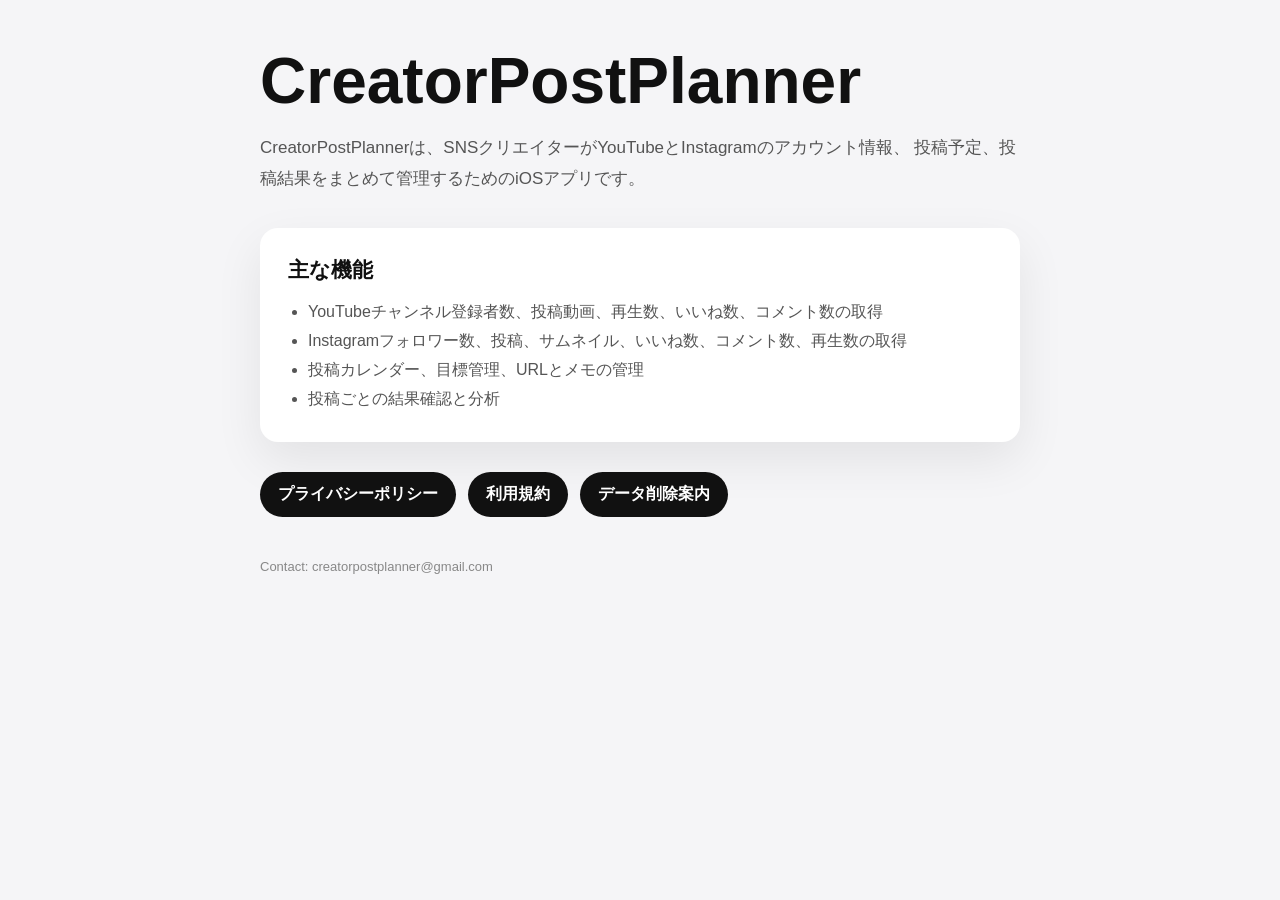
==== index.html @ 9eacc068 "Add public policy pages" ====
<!doctype html>
<html lang="ja">
<head>
  <meta charset="utf-8">
  <meta name="viewport" content="width=device-width, initial-scale=1">
  <title>CreatorPostPlanner</title>
  <style>
    :root {
      color-scheme: light;
      font-family: -apple-system, BlinkMacSystemFont, "Helvetica Neue", sans-serif;
      background: #f5f5f7;
      color: #111;
    }

    body {
      margin: 0;
      padding: 48px 22px;
    }

    main {
      margin: 0 auto;
      max-width: 760px;
    }

    h1 {
      font-size: clamp(34px, 8vw, 64px);
      letter-spacing: 0;
      line-height: 1.05;
      margin: 0 0 18px;
    }

    p {
      color: #555;
      font-size: 17px;
      line-height: 1.8;
      margin: 0 0 22px;
    }

    .card {
      background: #fff;
      border-radius: 18px;
      box-shadow: 0 18px 48px rgb(0 0 0 / 8%);
      margin-top: 34px;
      padding: 28px;
    }

    h2 {
      font-size: 21px;
      margin: 0 0 14px;
    }

    ul {
      color: #555;
      line-height: 1.8;
      margin: 0;
      padding-left: 20px;
    }

    nav {
      display: flex;
      flex-wrap: wrap;
      gap: 12px;
      margin-top: 30px;
    }

    a {
      color: #111;
      font-weight: 700;
      text-decoration: underline;
      text-underline-offset: 3px;
    }

    nav a {
      background: #111;
      border-radius: 999px;
      color: #fff;
      padding: 12px 18px;
      text-decoration: none;
    }

    footer {
      color: #888;
      font-size: 13px;
      margin-top: 42px;
    }
  </style>
</head>
<body>
  <main>
    <h1>CreatorPostPlanner</h1>
    <p>
      CreatorPostPlannerは、SNSクリエイターがYouTubeとInstagramのアカウント情報、
      投稿予定、投稿結果をまとめて管理するためのiOSアプリです。
    </p>

    <section class="card">
      <h2>主な機能</h2>
      <ul>
        <li>YouTubeチャンネル登録者数、投稿動画、再生数、いいね数、コメント数の取得</li>
        <li>Instagramフォロワー数、投稿、サムネイル、いいね数、コメント数、再生数の取得</li>
        <li>投稿カレンダー、目標管理、URLとメモの管理</li>
        <li>投稿ごとの結果確認と分析</li>
      </ul>
    </section>

    <nav aria-label="Legal links">
      <a href="./privacy/">プライバシーポリシー</a>
      <a href="./terms/">利用規約</a>
      <a href="./data-deletion/">データ削除案内</a>
    </nav>

    <footer>
      Contact: creatorpostplanner@gmail.com
    </footer>
  </main>
</body>
</html>
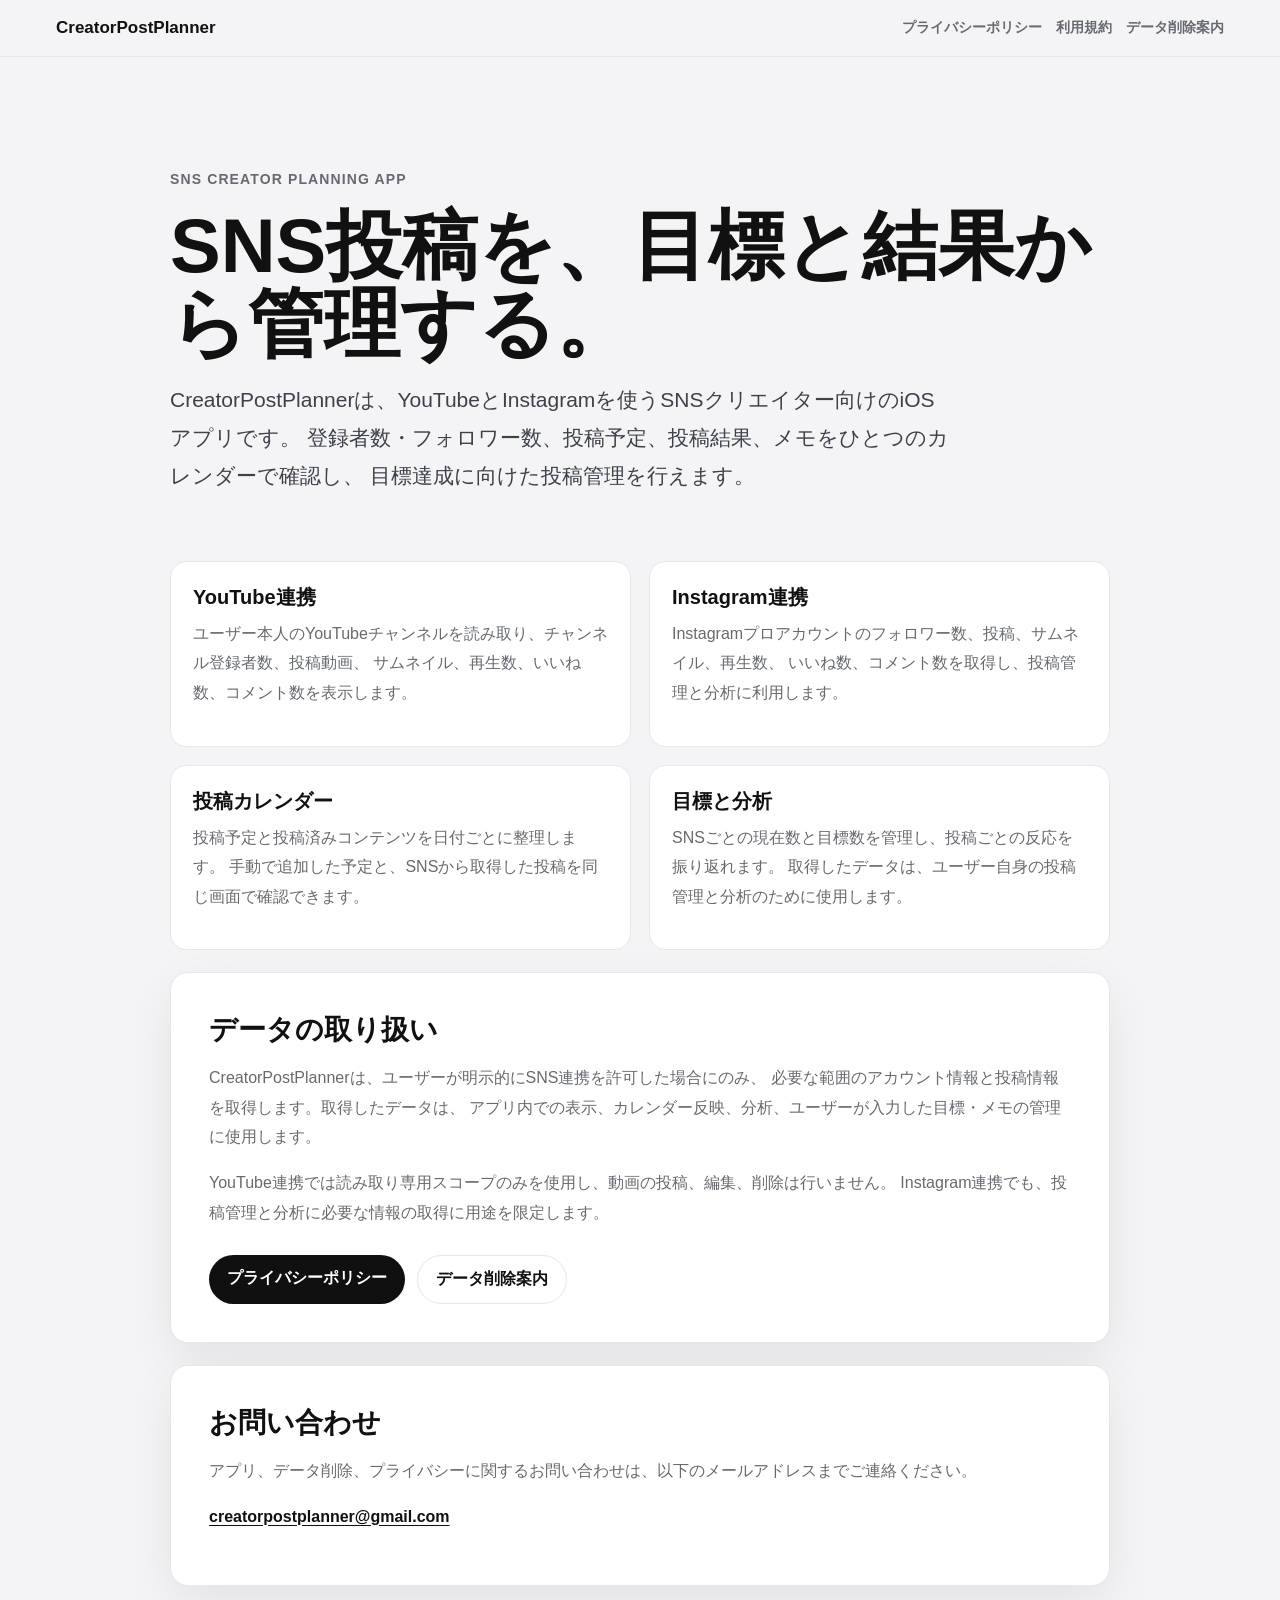
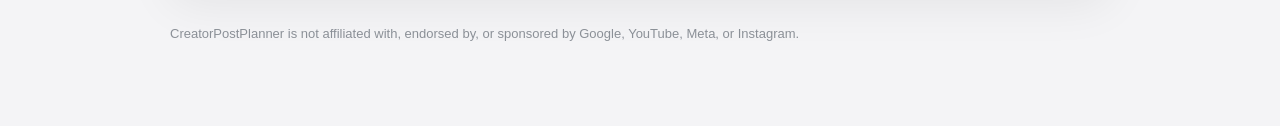
==== commit 87036fd9: "Improve public legal pages" ====
--- a/index.html
+++ b/index.html
@@ -4,114 +4,92 @@
   <meta charset="utf-8">
   <meta name="viewport" content="width=device-width, initial-scale=1">
   <title>CreatorPostPlanner</title>
-  <style>
-    :root {
-      color-scheme: light;
-      font-family: -apple-system, BlinkMacSystemFont, "Helvetica Neue", sans-serif;
-      background: #f5f5f7;
-      color: #111;
-    }
-
-    body {
-      margin: 0;
-      padding: 48px 22px;
-    }
-
-    main {
-      margin: 0 auto;
-      max-width: 760px;
-    }
-
-    h1 {
-      font-size: clamp(34px, 8vw, 64px);
-      letter-spacing: 0;
-      line-height: 1.05;
-      margin: 0 0 18px;
-    }
-
-    p {
-      color: #555;
-      font-size: 17px;
-      line-height: 1.8;
-      margin: 0 0 22px;
-    }
-
-    .card {
-      background: #fff;
-      border-radius: 18px;
-      box-shadow: 0 18px 48px rgb(0 0 0 / 8%);
-      margin-top: 34px;
-      padding: 28px;
-    }
-
-    h2 {
-      font-size: 21px;
-      margin: 0 0 14px;
-    }
-
-    ul {
-      color: #555;
-      line-height: 1.8;
-      margin: 0;
-      padding-left: 20px;
-    }
-
-    nav {
-      display: flex;
-      flex-wrap: wrap;
-      gap: 12px;
-      margin-top: 30px;
-    }
-
-    a {
-      color: #111;
-      font-weight: 700;
-      text-decoration: underline;
-      text-underline-offset: 3px;
-    }
-
-    nav a {
-      background: #111;
-      border-radius: 999px;
-      color: #fff;
-      padding: 12px 18px;
-      text-decoration: none;
-    }
-
-    footer {
-      color: #888;
-      font-size: 13px;
-      margin-top: 42px;
-    }
-  </style>
+  <meta name="description" content="CreatorPostPlannerは、YouTubeとInstagramの投稿予定、目標、投稿結果を管理するiOSアプリです。">
+  <link rel="stylesheet" href="./assets/site.css">
 </head>
 <body>
-  <main>
-    <h1>CreatorPostPlanner</h1>
-    <p>
-      CreatorPostPlannerは、SNSクリエイターがYouTubeとInstagramのアカウント情報、
-      投稿予定、投稿結果をまとめて管理するためのiOSアプリです。
-    </p>
-
-    <section class="card">
-      <h2>主な機能</h2>
-      <ul>
-        <li>YouTubeチャンネル登録者数、投稿動画、再生数、いいね数、コメント数の取得</li>
-        <li>Instagramフォロワー数、投稿、サムネイル、いいね数、コメント数、再生数の取得</li>
-        <li>投稿カレンダー、目標管理、URLとメモの管理</li>
-        <li>投稿ごとの結果確認と分析</li>
-      </ul>
-    </section>
-
-    <nav aria-label="Legal links">
+  <header class="site-header">
+    <a class="brand" href="./">CreatorPostPlanner</a>
+    <nav class="site-nav" aria-label="Site navigation">
       <a href="./privacy/">プライバシーポリシー</a>
       <a href="./terms/">利用規約</a>
       <a href="./data-deletion/">データ削除案内</a>
     </nav>
+  </header>
 
-    <footer>
-      Contact: creatorpostplanner@gmail.com
-    </footer>
+  <main class="page">
+    <section class="hero">
+      <p class="eyebrow">SNS creator planning app</p>
+      <h1>SNS投稿を、目標と結果から管理する。</h1>
+      <p class="lead">
+        CreatorPostPlannerは、YouTubeとInstagramを使うSNSクリエイター向けのiOSアプリです。
+        登録者数・フォロワー数、投稿予定、投稿結果、メモをひとつのカレンダーで確認し、
+        目標達成に向けた投稿管理を行えます。
+      </p>
+    </section>
+
+    <section class="grid" aria-label="Feature overview">
+      <article class="mini-card">
+        <h2>YouTube連携</h2>
+        <p>
+          ユーザー本人のYouTubeチャンネルを読み取り、チャンネル登録者数、投稿動画、
+          サムネイル、再生数、いいね数、コメント数を表示します。
+        </p>
+      </article>
+
+      <article class="mini-card">
+        <h2>Instagram連携</h2>
+        <p>
+          Instagramプロアカウントのフォロワー数、投稿、サムネイル、再生数、
+          いいね数、コメント数を取得し、投稿管理と分析に利用します。
+        </p>
+      </article>
+
+      <article class="mini-card">
+        <h2>投稿カレンダー</h2>
+        <p>
+          投稿予定と投稿済みコンテンツを日付ごとに整理します。
+          手動で追加した予定と、SNSから取得した投稿を同じ画面で確認できます。
+        </p>
+      </article>
+
+      <article class="mini-card">
+        <h2>目標と分析</h2>
+        <p>
+          SNSごとの現在数と目標数を管理し、投稿ごとの反応を振り返れます。
+          取得したデータは、ユーザー自身の投稿管理と分析のために使用します。
+        </p>
+      </article>
+    </section>
+
+    <section class="card section">
+      <h2>データの取り扱い</h2>
+      <p>
+        CreatorPostPlannerは、ユーザーが明示的にSNS連携を許可した場合にのみ、
+        必要な範囲のアカウント情報と投稿情報を取得します。取得したデータは、
+        アプリ内での表示、カレンダー反映、分析、ユーザーが入力した目標・メモの管理に使用します。
+      </p>
+      <p>
+        YouTube連携では読み取り専用スコープのみを使用し、動画の投稿、編集、削除は行いません。
+        Instagram連携でも、投稿管理と分析に必要な情報の取得に用途を限定します。
+      </p>
+      <div class="link-row">
+        <a class="button-link" href="./privacy/">プライバシーポリシー</a>
+        <a class="button-link secondary-link" href="./data-deletion/">データ削除案内</a>
+      </div>
+    </section>
+
+    <section class="card section">
+      <h2>お問い合わせ</h2>
+      <p>
+        アプリ、データ削除、プライバシーに関するお問い合わせは、以下のメールアドレスまでご連絡ください。
+      </p>
+      <p><a href="mailto:creatorpostplanner@gmail.com">creatorpostplanner@gmail.com</a></p>
+    </section>
+
+    <p class="footer">
+      CreatorPostPlanner is not affiliated with, endorsed by, or sponsored by Google, YouTube, Meta, or Instagram.
+    </p>
   </main>
 </body>
 </html>
--- a/assets/site.css
+++ b/assets/site.css
@@ -0,0 +1,281 @@
+:root {
+  color-scheme: light;
+  --bg: #f4f4f6;
+  --surface: #ffffff;
+  --ink: #111111;
+  --muted: #666a70;
+  --subtle: #8b9097;
+  --line: #e6e7eb;
+  --black: #101010;
+  --accent: #0a66c2;
+  --radius: 18px;
+  font-family: -apple-system, BlinkMacSystemFont, "Helvetica Neue", "Hiragino Sans", "Yu Gothic", sans-serif;
+}
+
+* {
+  box-sizing: border-box;
+}
+
+body {
+  background: var(--bg);
+  color: var(--ink);
+  margin: 0;
+}
+
+a {
+  color: var(--ink);
+  font-weight: 700;
+  text-decoration: underline;
+  text-underline-offset: 3px;
+}
+
+.site-header {
+  align-items: center;
+  background: rgb(244 244 246 / 92%);
+  border-bottom: 1px solid var(--line);
+  display: flex;
+  justify-content: space-between;
+  gap: 18px;
+  left: 0;
+  padding: 18px clamp(20px, 5vw, 56px);
+  position: sticky;
+  right: 0;
+  top: 0;
+  z-index: 10;
+}
+
+.brand {
+  color: var(--ink);
+  font-size: 17px;
+  font-weight: 800;
+  letter-spacing: 0;
+  text-decoration: none;
+}
+
+.site-nav {
+  display: flex;
+  flex-wrap: wrap;
+  gap: 14px;
+  justify-content: flex-end;
+}
+
+.site-nav a {
+  color: var(--muted);
+  font-size: 14px;
+  text-decoration: none;
+}
+
+.site-nav a:hover {
+  color: var(--ink);
+}
+
+.page {
+  margin: 0 auto;
+  max-width: 980px;
+  padding: clamp(36px, 8vw, 76px) 20px 64px;
+}
+
+.hero {
+  padding: clamp(20px, 5vw, 34px) 0 20px;
+}
+
+.eyebrow {
+  color: var(--muted);
+  font-size: 14px;
+  font-weight: 800;
+  letter-spacing: .08em;
+  margin: 0 0 14px;
+  text-transform: uppercase;
+}
+
+h1 {
+  font-size: clamp(36px, 8vw, 76px);
+  letter-spacing: 0;
+  line-height: 1.03;
+  margin: 0 0 18px;
+}
+
+.legal h1 {
+  font-size: clamp(32px, 6vw, 50px);
+}
+
+h2 {
+  font-size: clamp(22px, 3vw, 28px);
+  letter-spacing: 0;
+  line-height: 1.35;
+  margin: 0 0 14px;
+}
+
+h3 {
+  font-size: 18px;
+  line-height: 1.5;
+  margin: 22px 0 8px;
+}
+
+p,
+li,
+dd {
+  color: var(--muted);
+  font-size: 16px;
+  line-height: 1.85;
+}
+
+p {
+  margin: 0 0 16px;
+}
+
+ul,
+ol {
+  margin: 0 0 18px;
+  padding-left: 22px;
+}
+
+dt {
+  font-weight: 800;
+  margin-top: 18px;
+}
+
+dd {
+  margin: 6px 0 0;
+}
+
+.lead {
+  color: #3d4148;
+  font-size: clamp(17px, 2.2vw, 21px);
+  line-height: 1.8;
+  max-width: 780px;
+}
+
+.card {
+  background: var(--surface);
+  border: 1px solid var(--line);
+  border-radius: var(--radius);
+  box-shadow: 0 18px 48px rgb(0 0 0 / 7%);
+  padding: clamp(24px, 5vw, 38px);
+}
+
+.section {
+  margin-top: 22px;
+}
+
+.legal-section {
+  border-top: 1px solid var(--line);
+  padding-top: 28px;
+}
+
+.grid {
+  display: grid;
+  gap: 18px;
+  grid-template-columns: repeat(2, minmax(0, 1fr));
+  margin-top: 30px;
+}
+
+.mini-card {
+  background: var(--surface);
+  border: 1px solid var(--line);
+  border-radius: 16px;
+  padding: 22px;
+}
+
+.mini-card h2 {
+  font-size: 20px;
+  margin-bottom: 8px;
+}
+
+.link-row {
+  display: flex;
+  flex-wrap: wrap;
+  gap: 12px;
+  margin-top: 28px;
+}
+
+.button-link {
+  background: var(--black);
+  border-radius: 999px;
+  color: #fff;
+  display: inline-flex;
+  font-weight: 800;
+  padding: 13px 18px;
+  text-decoration: none;
+}
+
+.secondary-link {
+  background: #fff;
+  border: 1px solid var(--line);
+  color: var(--ink);
+}
+
+.notice {
+  background: #f7f8fa;
+  border: 1px solid var(--line);
+  border-radius: 14px;
+  color: #4b515a;
+  padding: 16px 18px;
+}
+
+.meta {
+  color: var(--subtle);
+  font-size: 14px;
+  margin-bottom: 22px;
+}
+
+.table-wrap {
+  border: 1px solid var(--line);
+  border-radius: 14px;
+  overflow-x: auto;
+}
+
+table {
+  border-collapse: collapse;
+  min-width: 720px;
+  width: 100%;
+}
+
+th,
+td {
+  border-bottom: 1px solid var(--line);
+  font-size: 15px;
+  line-height: 1.7;
+  padding: 14px 16px;
+  text-align: left;
+  vertical-align: top;
+}
+
+th {
+  background: #f7f8fa;
+  color: var(--ink);
+  font-weight: 800;
+}
+
+td {
+  color: var(--muted);
+}
+
+tr:last-child td {
+  border-bottom: 0;
+}
+
+.footer {
+  color: var(--subtle);
+  font-size: 13px;
+  margin-top: 36px;
+}
+
+@media (max-width: 720px) {
+  .site-header {
+    align-items: flex-start;
+    flex-direction: column;
+  }
+
+  .site-nav {
+    justify-content: flex-start;
+  }
+
+  .grid {
+    grid-template-columns: 1fr;
+  }
+
+  .card {
+    padding: 22px;
+  }
+}
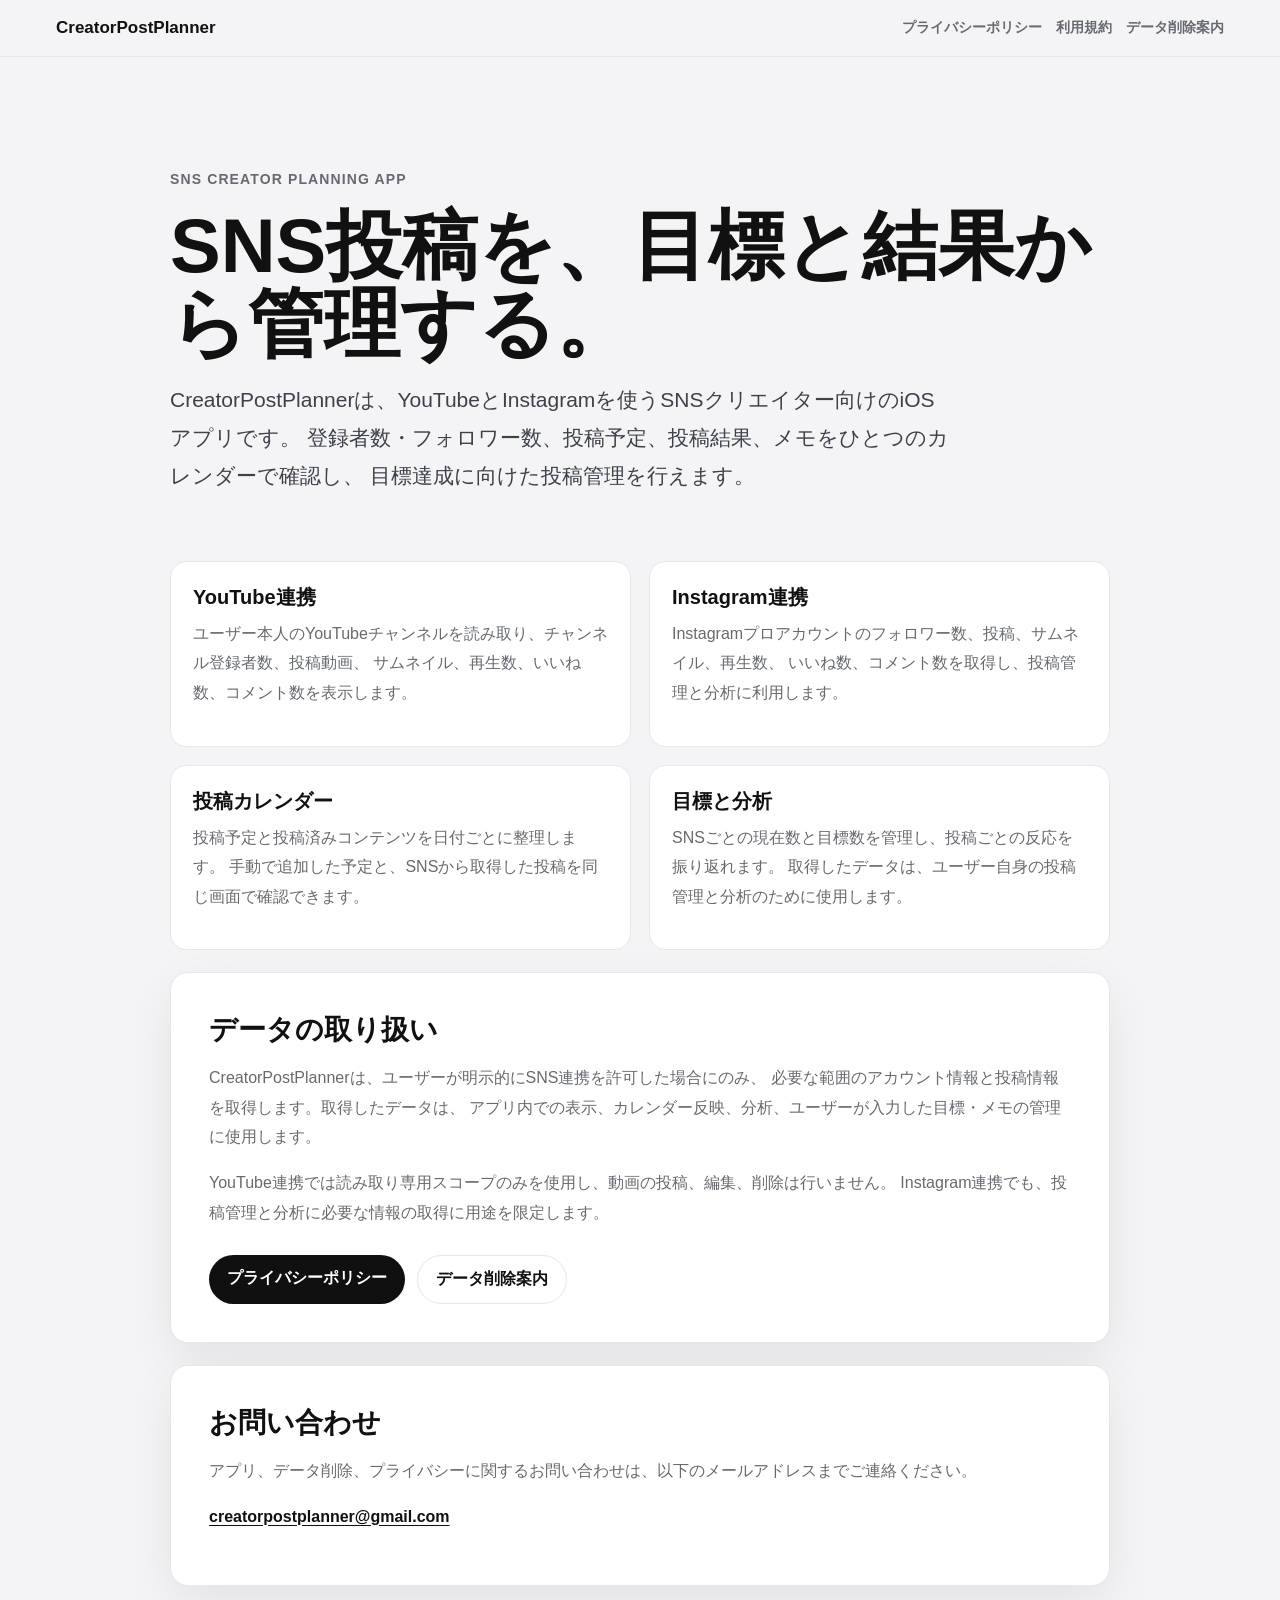
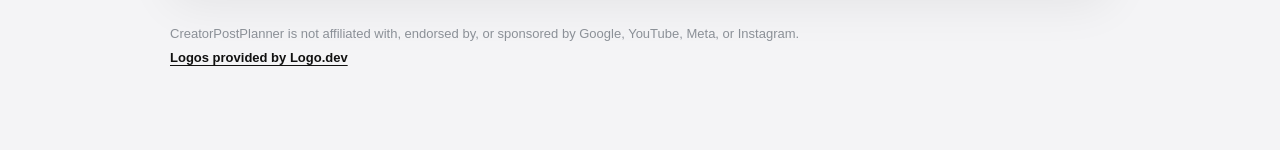
==== commit fa9a2cb1: "Prepare public pages for OAuth review" ====
--- a/index.html
+++ b/index.html
@@ -89,6 +89,8 @@
 
     <p class="footer">
       CreatorPostPlanner is not affiliated with, endorsed by, or sponsored by Google, YouTube, Meta, or Instagram.
+      <br>
+      <a href="https://www.logo.dev/" rel="noopener">Logos provided by Logo.dev</a>
     </p>
   </main>
 </body>
